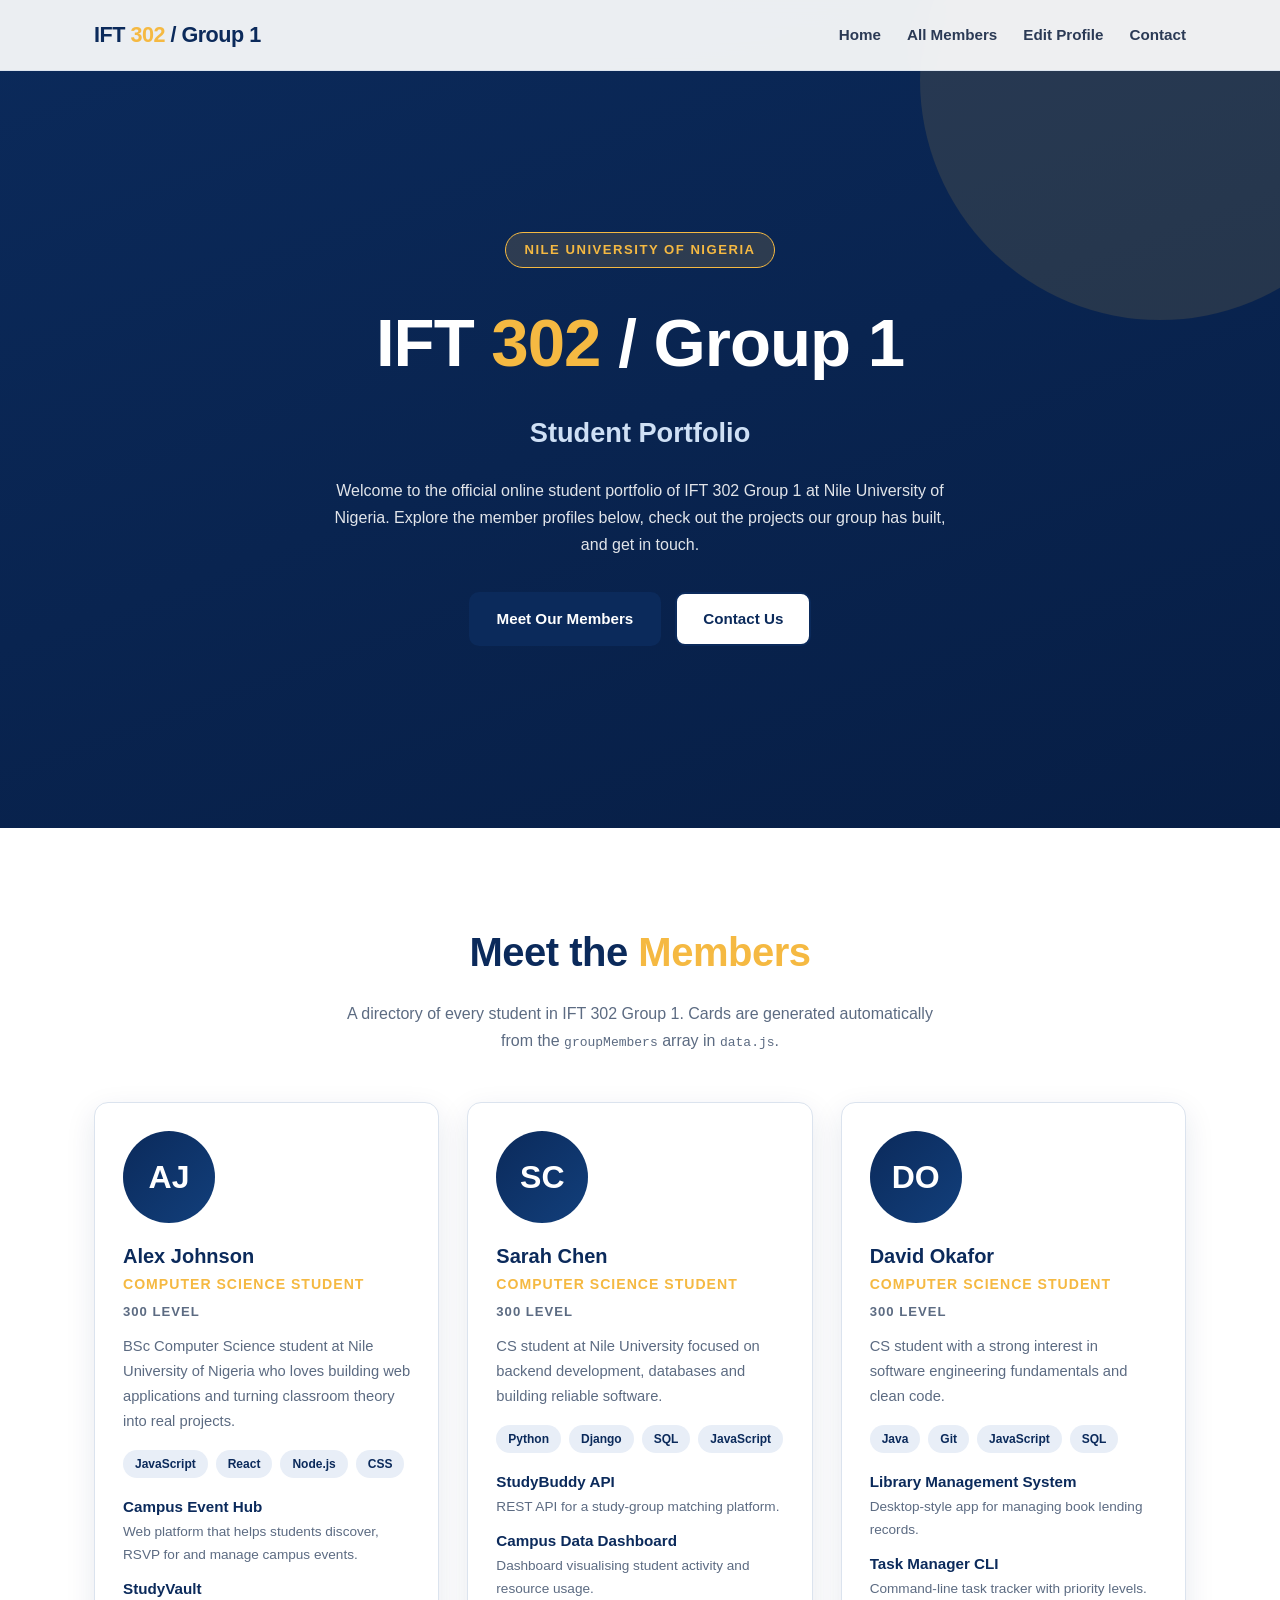
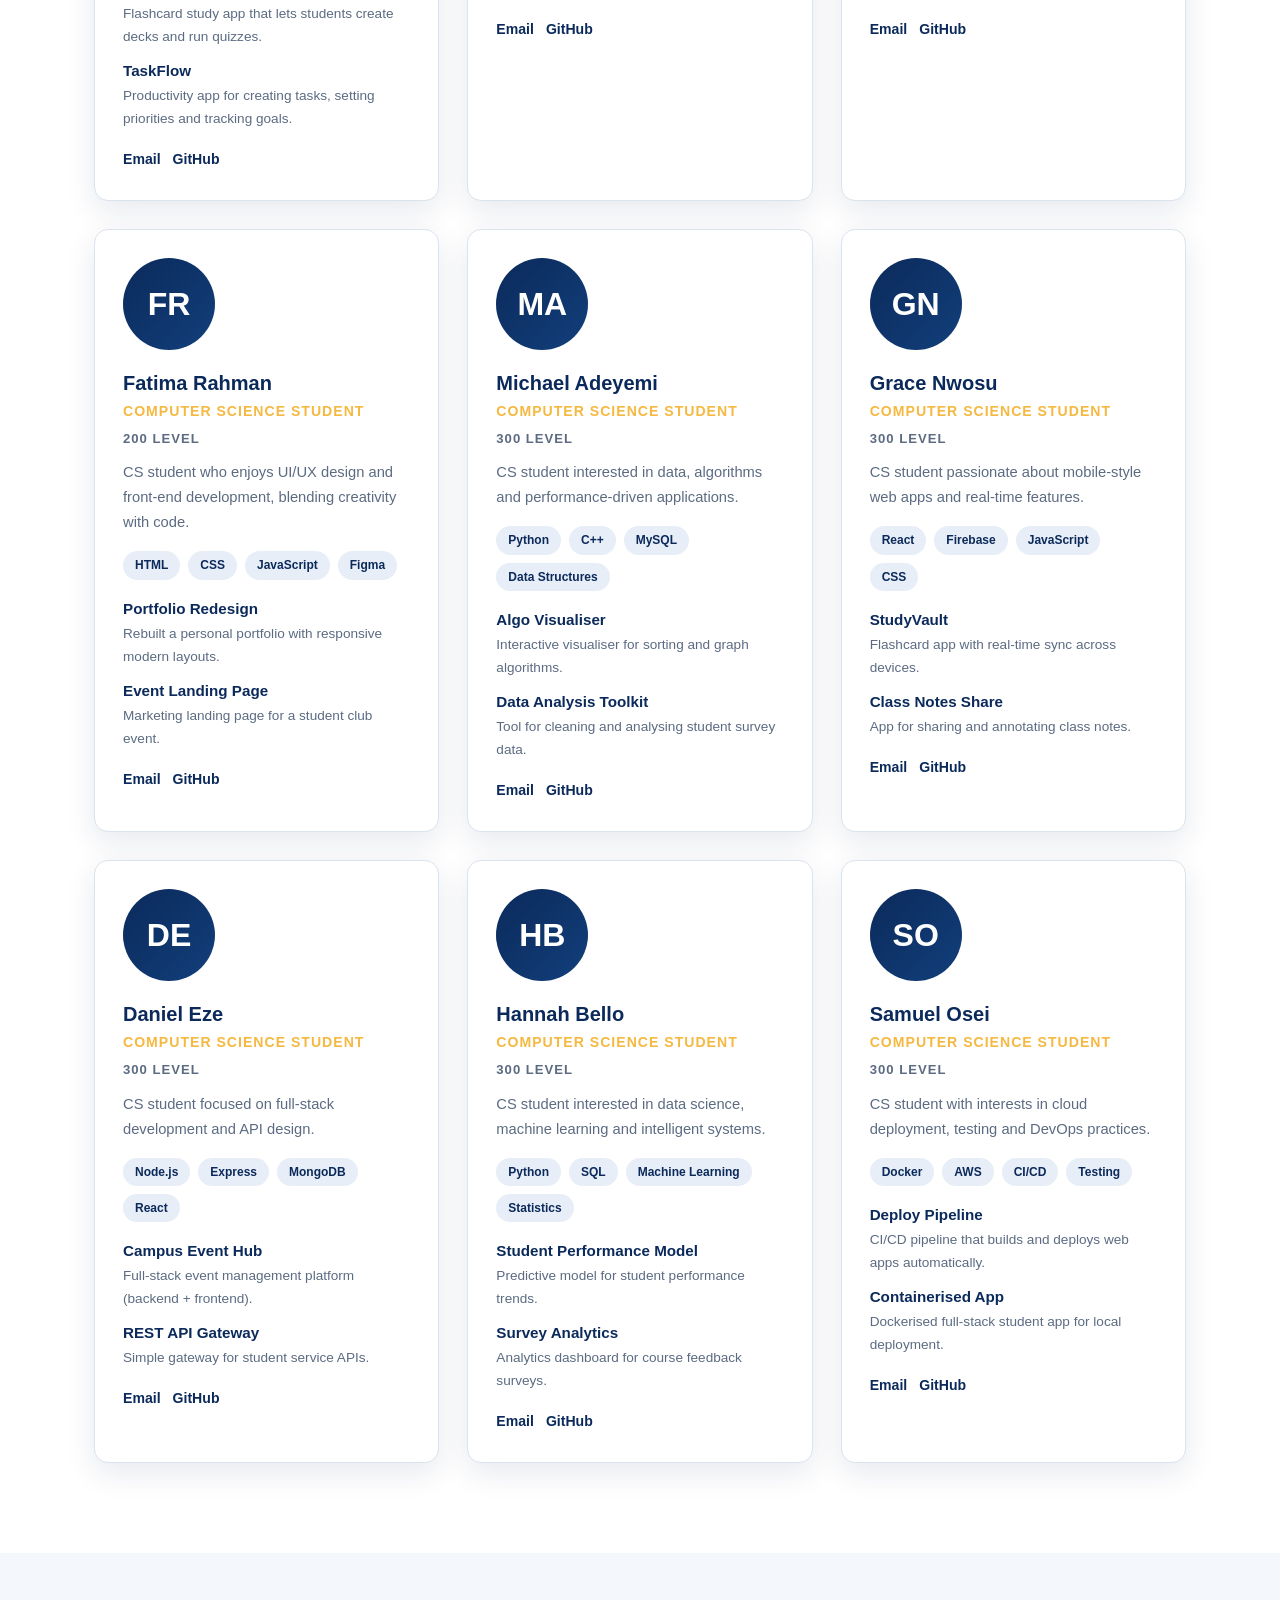
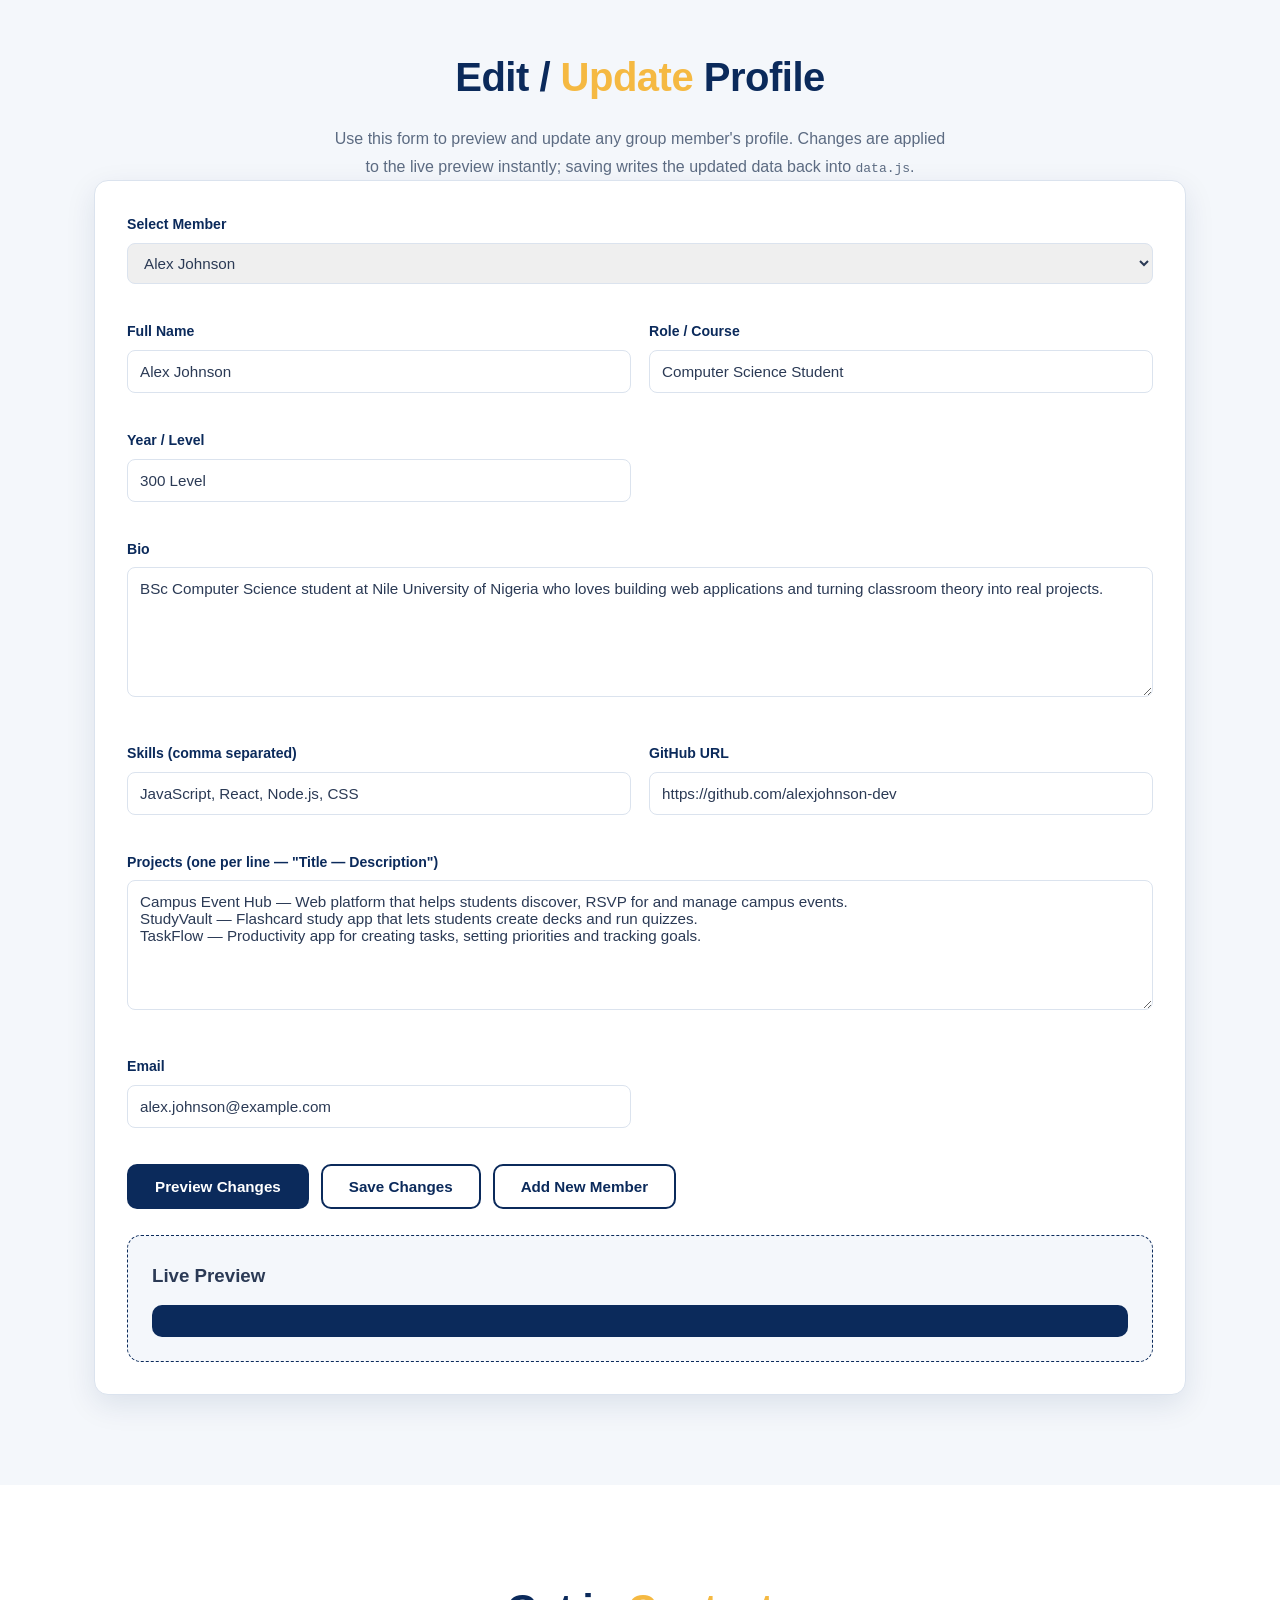
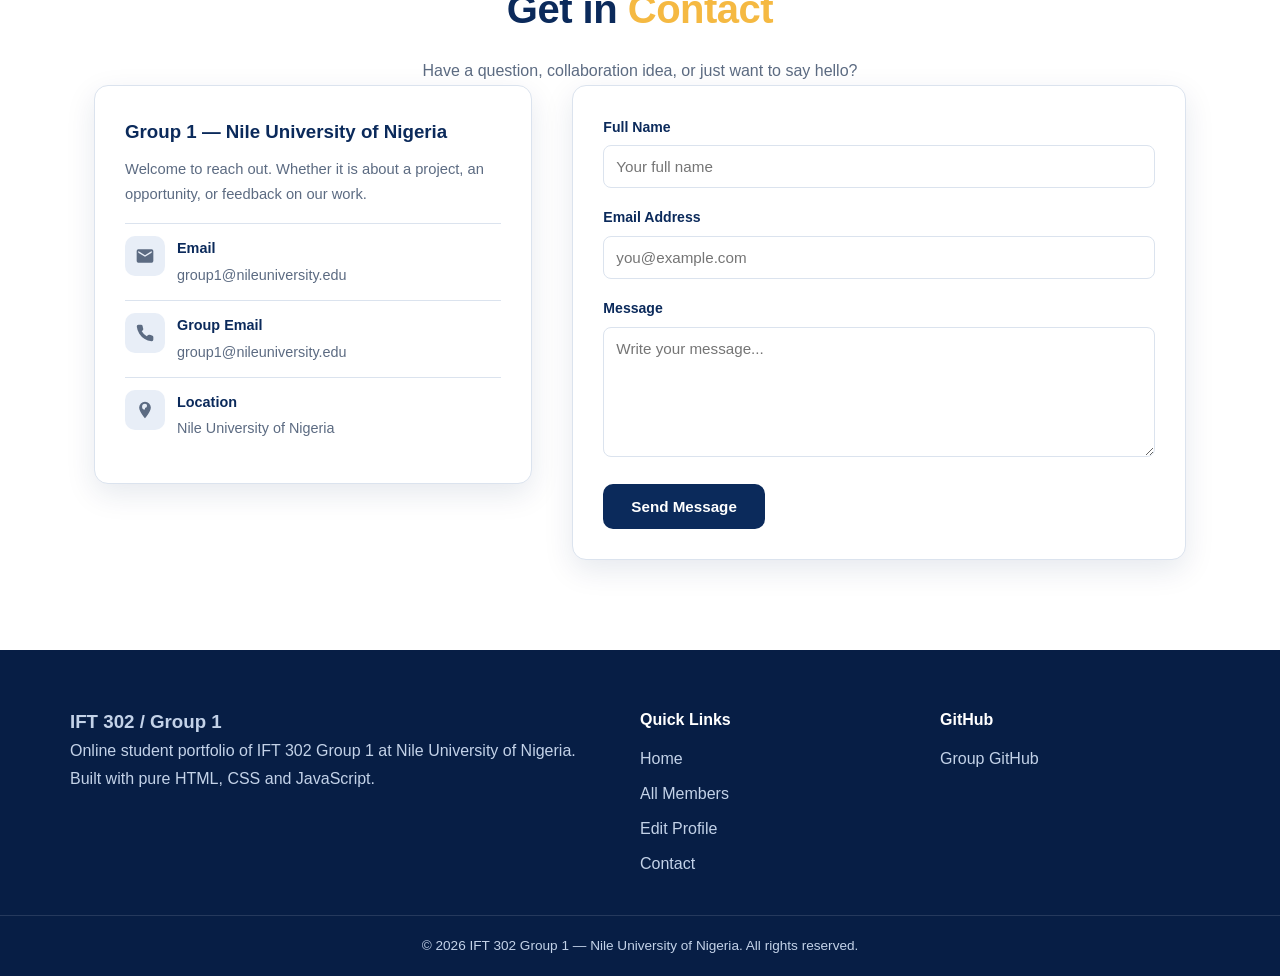
==== IFT 302 Project/index.html @ d5562282 "Add files via upload" ====
<!DOCTYPE html>
<html lang="en">
<head>
  <!-- ============================================================
       IFT 302 GROUP 1 — Student Portfolio
       Nile University of Nigeria
       ------------------------------------------------------------
       This is the SHARED group portfolio.

       STRUCTURE:
       - index.html  : the page layout (all sections)
       - data.js      : ALL student profiles live here (array of objects)
       - script.js    : renders profiles, handles edit form + contact form
       - styles.css   : all styling

       TO RUN: just open index.html in any browser. No server needed.
       ============================================================ -->
  <meta charset="UTF-8" />
  <meta name="viewport" content="width=device-width, initial-scale=1.0" />
  <meta name="description" content="IFT 302 Group 1 student portfolio — Nile University of Nigeria." />
  <title>IFT 302 Group 1 | Student Portfolio</title>
  <link rel="stylesheet" href="styles.css" />
</head>
<body>

  <!-- Skip link for keyboard users -->
  <a class="skip-link" href="#main">Skip to content</a>

  <!-- ==================== NAVIGATION ==================== -->
  <header class="site-header" id="siteHeader">
    <div class="container nav-container">
      <a href="#home" class="brand">IFT <span>302</span> / Group 1</a>

      <button class="menu-toggle" id="menuToggle" aria-label="Toggle navigation menu" aria-expanded="false" aria-controls="navMenu">
        <span></span>
        <span></span>
        <span></span>
      </button>

      <nav class="nav-menu" id="navMenu">
        <ul>
          <li><a href="#home">Home</a></li>
          <li><a href="#members">All Members</a></li>
          <li><a href="#edit">Edit Profile</a></li>
          <li><a href="#contact">Contact</a></li>
        </ul>
      </nav>
    </div>
  </header>

  <main id="main">

    <!-- ==================== HERO ==================== -->
    <section class="hero" id="home">
      <div class="container hero-content">
        <span class="hero-badge">Nile University of Nigeria</span>
        <h1>IFT <span>302</span> / Group 1</h1>
        <p class="hero-lead">Student Portfolio</p>
        <p class="hero-text">
          Welcome to the official online student portfolio of IFT 302 Group 1 at Nile
          University of Nigeria. Explore the member profiles below, check out the projects
          our group has built, and get in touch.
        </p>
        <div class="hero-actions">
          <a href="#members" class="btn btn-primary">Meet Our Members</a>
          <a href="#contact" class="btn btn-outline">Contact Us</a>
        </div>
      </div>
    </section>

    <!-- ==================== MEMBERS DIRECTORY ==================== -->
    <section class="section" id="members">
      <div class="container">
        <h2 class="section-title">Meet the <span>Members</span></h2>
        <p class="section-sub">
          A directory of every student in IFT 302 Group 1. Cards are generated automatically
          from the <code>groupMembers</code> array in <code>data.js</code>.
        </p>

        <!-- Cards are injected here dynamically by js/script.js -->
        <div class="members-grid" id="membersGrid"></div>
      </div>
    </section>

    <!-- ==================== EDIT / UPDATE SECTION ==================== -->
    <section class="section section-alt" id="edit">
      <div class="container">
        <h2 class="section-title">Edit / <span>Update</span> Profile</h2>
        <p class="section-sub">
          Use this form to preview and update any group member's profile. Changes are applied
          to the live preview instantly; saving writes the updated data back into <code>data.js</code>.
        </p>

        <div class="edit-panel">
          <div class="edit-grid">
            <div class="form-group full">
              <label for="memberSelect">Select Member</label>
              <select id="memberSelect">
                <!-- Options populated by js/script.js -->
              </select>
            </div>
            <div class="form-group">
              <label for="memberName">Full Name</label>
              <input type="text" id="memberName" placeholder="e.g. Alex Johnson" />
            </div>
            <div class="form-group">
              <label for="memberRole">Role / Course</label>
              <input type="text" id="memberRole" placeholder="e.g. Computer Science Student" />
            </div>
            <div class="form-group">
              <label for="memberYear">Year / Level</label>
              <input type="text" id="memberYear" placeholder="e.g. 300 Level" />
            </div>
            <div class="form-group full">
              <label for="memberBio">Bio</label>
              <textarea id="memberBio" placeholder="Short introduction..."></textarea>
            </div>
            <div class="form-group">
              <label for="memberSkills">Skills (comma separated)</label>
              <input type="text" id="memberSkills" placeholder="e.g. JavaScript, React, Node.js" />
            </div>
            <div class="form-group">
              <label for="memberGithub">GitHub URL</label>
              <input type="text" id="memberGithub" placeholder="https://github.com/username" />
            </div>
            <div class="form-group full">
              <label for="memberProjects">Projects (one per line — "Title — Description")</label>
              <textarea id="memberProjects" placeholder={"Project Title — Project Description\nAnother Project — Another Description"}></textarea>
            </div>
            <div class="form-group">
              <label for="memberEmail">Email</label>
              <input type="email" id="memberEmail" placeholder="name@example.com" />
            </div>
          </div>

          <div class="edit-actions">
            <button type="button" class="btn btn-primary" id="btnPreview">Preview Changes</button>
            <button type="button" class="btn btn-outline" id="btnSave">Save Changes</button>
            <button type="button" class="btn btn-outline" id="btnAddMember">Add New Member</button>
          </div>

          <!-- Live preview of the member card -->
          <div class="edit-preview" id="editPreview">
            <h3>Live Preview</h3>
            <div id="editPreviewCard"></div>
            <pre id="editSavedCode"><!-- Updated member JSON will appear here after "Save Changes" --></pre>
          </div>
        </div>
      </div>
    </section>

    <!-- ==================== CONTACT ==================== -->
    <section class="section" id="contact">
      <div class="container">
        <h2 class="section-title">Get in <span>Contact</span></h2>
        <p class="section-sub">Have a question, collaboration idea, or just want to say hello?</p>

        <div class="contact-grid">
          <div class="contact-info">
            <h3>Group 1 — Nile University of Nigeria</h3>
            <p>Welcome to reach out. Whether it is about a project, an opportunity, or feedback on our work.</p>
            <ul class="contact-details">
              <li>
                <span class="contact-icon">
                  <svg viewBox="0 0 24 24" width="20" height="20" fill="currentColor" aria-hidden="true"><path d="M20 4H4a2 2 0 0 0-2 2v12a2 2 0 0 0 2 2h16a2 2 0 0 0 2-2V6a2 2 0 0 0-2-2zm0 4-8 5-8-5V6l8 5 8-5v2z"/></svg>
                </span>
                <div><strong>Email</strong><a href="mailto:group1@nileuniversity.edu">group1@nileuniversity.edu</a></div>
              </li>
              <li>
                <span class="contact-icon">
                  <svg viewBox="0 0 24 24" width="20" height="20" fill="currentColor" aria-hidden="true"><path d="M22 16.92v3a2 2 0 0 1-2.18 2 19.79 19.79 0 0 1-8.63-3.07 19.5 19.5 0 0 1-6-6 19.79 19.79 0 0 1-3.07-8.67A2 2 0 0 1 4.11 2h3a2 2 0 0 1 2 1.72 12.84 12.84 0 0 0 .7 2.81 2 2 0 0 1-.45 2.11L8.09 9.91a16 16 0 0 0 6 6l1.27-1.27a2 2 0 0 1 2.11-.45 12.84 12.84 0 0 0 2.81.7A2 2 0 0 1 22 16.92z"/></svg>
                </span>
                <div><strong>Group Email</strong><a href="mailto:group1@nileuniversity.edu">group1@nileuniversity.edu</a></div>
              </li>
              <li>
                <span class="contact-icon">
                  <svg viewBox="0 0 24 24" width="20" height="20" fill="currentColor" aria-hidden="true"><path d="M12 2a7 7 0 0 0-7 7c0 5.25 7 13 7 13s7-7.75 7-13a7 7 0 0 0-7-7zm0 9.5A2.5 2.5 0 1 1 12 4.5a2.5 2.5 0 0 1 0 5z"/></svg>
                </span>
                <div><strong>Location</strong><span>Nile University of Nigeria</span></div>
              </li>
            </ul>
          </div>

          <!-- Contact form: validation + dynamic success message in js/script.js -->
          <form class="contact-form" id="contactForm" novalidate>
            <div class="form-group">
              <label for="cName">Full Name</label>
              <input type="text" id="cName" name="name" placeholder="Your full name" required />
              <span class="error-message" id="cNameError"></span>
            </div>
            <div class="form-group">
              <label for="cEmail">Email Address</label>
              <input type="email" id="cEmail" name="email" placeholder="you@example.com" required />
              <span class="error-message" id="cEmailError"></span>
            </div>
            <div class="form-group">
              <label for="cMessage">Message</label>
              <textarea id="cMessage" name="message" rows="6" placeholder="Write your message..." required></textarea>
              <span class="error-message" id="cMessageError"></span>
            </div>
            <button type="submit" class="btn btn-primary">Send Message</button>
          </form>
        </div>
      </div>
    </section>
  </main>

  <!-- ==================== FOOTER ==================== -->
  <footer class="site-footer">
    <div class="container footer-grid">
      <div>
        <h3>IFT 302 / Group 1</h3>
        <p>Online student portfolio of IFT 302 Group 1 at Nile University of Nigeria. Built with pure HTML, CSS and JavaScript.</p>
      </div>
      <div>
        <h4>Quick Links</h4>
        <ul>
          <li><a href="#home">Home</a></li>
          <li><a href="#members">All Members</a></li>
          <li><a href="#edit">Edit Profile</a></li>
          <li><a href="#contact">Contact</a></li>
        </ul>
      </div>
      <div>
        <h4>GitHub</h4>
        <ul>
          <li><a href="https://github.com/" target="_blank" rel="noopener">Group GitHub</a></li>
        </ul>
      </div>
    </div>
    <div class="footer-bottom">
      <div class="container">
        <p>&copy; <span id="year">2026</span> IFT 302 Group 1 — Nile University of Nigeria. All rights reserved.</p>
      </div>
    </div>
  </footer>

  <!-- data.js holds all member data; script.js renders + handles behaviour -->
  <script src="data.js"></script>
  <script src="script.js"></script>
</body>
</html>
---- IFT 302 Project/styles.css ----
/* ============================================================
   STYLES.CSS — IFT 302 Group 1 (Nile University of Nigeria)
   ------------------------------------------------------------
   DESIGN TOKENS
   - Primary: Nile University dark blue
   - Accent: complementary gold
   - Neutrals: white / soft blue-grey backgrounds
   ============================================================ */

:root {
  /* Nile University dark blue + white base */
  --nile-blue: #0b2a5b;          /* primary dark blue */
  --nile-blue-dark: #071e45;     /* darker shade for footer / hero bottom */
  --nile-blue-light: #123f7b;    /* lighter blue for hovers */

  /* Complementary accent (gold) */
  --accent: #f5b942;

  --white: #ffffff;
  --bg: #ffffff;
  --bg-alt: #f4f7fb;
  --text: #2b3a55;
  --text-light: #5c6b82;

  --border: #dbe3ee;
  --success: #1a9e5c;
  --success-bg: #e8f7ef;
  --error: #d64545;

  --radius: 14px;
  --shadow: 0 10px 30px rgba(11, 42, 91, 0.10);
  --shadow-lg: 0 20px 50px rgba(11, 42, 91, 0.16);
  --header-height: 70px;
}

/* ---------- Reset & base ---------- */
* { margin: 0; padding: 0; box-sizing: border-box; }

html { scroll-behavior: smooth; }

body {
  font-family: -apple-system, BlinkMacSystemFont, "Segoe UI", Roboto, "Helvetica Neue", Arial, sans-serif;
  color: var(--text);
  background: var(--bg);
  line-height: 1.7;
}

a { text-decoration: none; color: inherit; }
ul { list-style: none; }
button { font-family: inherit; }

section { scroll-margin-top: calc(var(--header-height) + 10px); }

.container { width: 100%; max-width: 1140px; margin: 0 auto; padding: 0 24px; }

/* ---------- Buttons ---------- */
.btn {
  display: inline-block;
  padding: 12px 26px;
  border-radius: 10px;
  font-weight: 600;
  font-size: 0.95rem;
  border: 2px solid transparent;
  cursor: pointer;
  text-align: center;
  transition: all 0.3s ease;
}
.btn:hover { transform: translateY(-2px); }

.btn-primary { background: var(--nile-blue); color: var(--white); }
.btn-primary:hover { background: var(--nile-blue-light); box-shadow: var(--shadow); }

.btn-outline { border-color: var(--nile-blue); color: var(--nile-blue); background: var(--white); }
.btn-outline:hover { background: var(--nile-blue); color: var(--white); }

.btn-small { padding: 8px 16px; font-size: 0.85rem; }

/* ---------- Skip link ---------- */
.skip-link {
  position: absolute;
  left: -9999px;
  top: 0;
  background: var(--nile-blue);
  color: var(--white);
  padding: 10px 16px;
  z-index: 2000;
}
.skip-link:focus { left: 0; }

/* ---------- Header / Navigation ---------- */
.site-header {
  position: fixed;
  top: 0; left: 0; right: 0;
  z-index: 1000;
  background: rgba(255, 255, 255, 0.92);
  backdrop-filter: blur(12px);
  -webkit-backdrop-filter: blur(12px);
  border-bottom: 1px solid var(--border);
}
.site-header.scrolled { box-shadow: var(--shadow); }

.nav-container { position: relative; display: flex; align-items: center; justify-content: space-between; height: var(--header-height); }

.brand { font-size: 1.35rem; font-weight: 800; color: var(--nile-blue); letter-spacing: -0.5px; }
.brand span { color: var(--accent); }

.menu-toggle {
  display: none;
  background: none;
  border: 2px solid var(--nile-blue);
  border-radius: 8px;
  cursor: pointer;
  padding: 8px 10px;
}
.menu-toggle span { display: block; width: 22px; height: 2px; background: var(--nile-blue); margin: 5px 0; border-radius: 2px; transition: 0.3s; }
.menu-toggle.open span:nth-child(1) { transform: translateY(7px) rotate(45deg); }
.menu-toggle.open span:nth-child(2) { opacity: 0; }
.menu-toggle.open span:nth-child(3) { transform: translateY(-7px) rotate(-45deg); }

.nav-menu ul { display: flex; gap: 26px; }
.nav-menu a { font-weight: 600; color: var(--text); font-size: 0.95rem; position: relative; padding: 6px 0; transition: 0.3s; }
.nav-menu a::after { content: ""; position: absolute; left: 0; bottom: 0; height: 2px; width: 0; background: var(--nile-blue); transition: 0.3s; }
.nav-menu a:hover, .nav-menu a.active { color: var(--nile-blue); }
.nav-menu a:hover::after, .nav-menu a.active::after { width: 100%; }

/* ---------- Hero ---------- */
.hero {
  min-height: 92vh;
  display: flex;
  align-items: center;
  justify-content: center;
  text-align: center;
  padding: calc(var(--header-height) + 60px) 0 80px;
  background: linear-gradient(160deg, var(--nile-blue) 0%, var(--nile-blue-dark) 100%);
  color: var(--white);
}
.hero::before { content: ""; position: absolute; width: 480px; height: 480px; border-radius: 50%; background: rgba(245, 185, 66, 0.12); top: -160px; right: -120px; }
.hero-content { position: relative; z-index: 1; max-width: 820px; }
.hero-badge { display: inline-block; padding: 6px 18px; border-radius: 999px; background: rgba(245, 185, 66, 0.15); border: 1px solid var(--accent); color: var(--accent); font-weight: 700; font-size: 0.82rem; letter-spacing: 1.5px; text-transform: uppercase; }
.hero h1 { font-size: clamp(2.6rem, 7vw, 4.2rem); font-weight: 800; margin-top: 18px; letter-spacing: -1px; }
.hero h1 span { color: var(--accent); }
.hero-lead { font-size: clamp(1.2rem, 3vw, 1.7rem); color: #cfe0f5; font-weight: 600; margin-top: 10px; }
.hero-text { margin: 20px auto 0; max-width: 640px; color: rgba(255, 255, 255, 0.88); }
.hero-actions { display: flex; gap: 14px; justify-content: center; margin-top: 34px; flex-wrap: wrap; }

/* ---------- Sections ---------- */
.section { padding: 90px 0; }
.section-alt { background: var(--bg-alt); }
.section-title { font-size: clamp(1.9rem, 4vw, 2.5rem); font-weight: 800; color: var(--nile-blue); text-align: center; letter-spacing: -0.5px; }
.section-title span { color: var(--accent); }
.section-sub { text-align: center; max-width: 620px; margin: 14px auto 0; color: var(--text-light); }

/* ---------- Members grid & cards ---------- */
.members-grid { margin-top: 48px; display: grid; grid-template-columns: repeat(3, 1fr); gap: 28px; }

.member-card {
  background: var(--white);
  border: 1px solid var(--border);
  border-radius: var(--radius);
  padding: 28px;
  box-shadow: var(--shadow);
  display: flex;
  flex-direction: column;
  transition: all 0.3s ease;
}
.member-card:hover { transform: translateY(-6px); box-shadow: var(--shadow-lg); }

.member-photo { width: 92px; height: 92px; border-radius: 50%; background: linear-gradient(135deg, var(--nile-blue), var(--nile-blue-light)); display: flex; align-items: center; justify-content: center; }
.member-photo span { font-size: 2rem; font-weight: 800; color: var(--white); }
.member-body h3 { font-size: 1.25rem; color: var(--nile-blue); margin-top: 16px; }
.member-role { color: var(--accent); font-weight: 700; font-size: 0.88rem; text-transform: uppercase; letter-spacing: 1px; }
.member-year { color: var(--text-light); font-size: 0.82rem; font-weight: 700; text-transform: uppercase; letter-spacing: 1px; margin-top: 4px; }
.member-bio { margin-top: 10px; font-size: 0.92rem; color: var(--text-light); flex: 1; }

.member-skills { display: flex; flex-wrap: wrap; gap: 8px; margin-top: 16px; }
.tech-tag { background: #e8eef7; color: var(--nile-blue); font-size: 0.75rem; font-weight: 700; padding: 4px 12px; border-radius: 999px; }

.member-projects { margin-top: 16px; display: grid; gap: 10px; }
.member-project h4 { font-size: 0.95rem; color: var(--nile-blue); }
.member-project p { font-size: 0.85rem; color: var(--text-light); }
.member-contact { display: flex; gap: 12px; margin-top: 18px; }
.member-contact a { font-weight: 700; font-size: 0.88rem; color: var(--nile-blue); }
.member-contact a:hover { color: var(--nile-blue-light); text-decoration: underline; }

/* ---------- Edit section ---------- */
.edit-panel { background: var(--white); border: 1px solid var(--border); border-radius: var(--radius); padding: 32px; box-shadow: var(--shadow); }
.edit-grid { display: grid; grid-template-columns: 1fr 1fr; gap: 18px; }
.edit-grid .full { grid-column: 1 / -1; }
.edit-panel label { display: block; font-weight: 700; font-size: 0.88rem; color: var(--nile-blue); margin-bottom: 6px; }
.edit-panel input, .edit-panel select, .edit-panel textarea {
  width: 100%;
  padding: 10px 12px;
  border: 1px solid var(--border);
  border-radius: 8px;
  font-family: inherit;
  font-size: 0.95rem;
  color: var(--text);
}
.edit-panel input:focus, .edit-panel select:focus, .edit-panel textarea:focus { outline: none; border-color: var(--nile-blue); box-shadow: 0 0 0 3px rgba(11, 42, 91, 0.12); }
.edit-panel textarea { min-height: 90px; resize: vertical; }
.edit-actions { display: flex; gap: 12px; margin-top: 18px; flex-wrap: wrap; }

.edit-preview { margin-top: 26px; background: var(--bg-alt); border: 1px dashed var(--nile-blue); border-radius: var(--radius); padding: 24px; }
.edit-preview pre { background: var(--nile-blue); color: #dce8f5; padding: 16px; border-radius: 10px; overflow-x: auto; font-size: 0.8rem; margin-top: 14px; }

/* ---------- Contact ---------- */
.contact-grid { display: grid; grid-template-columns: 1fr 1.4fr; gap: 40px; align-items: start; }
.contact-info { background: var(--white); border: 1px solid var(--border); border-radius: var(--radius); padding: 30px; box-shadow: var(--shadow); }
.contact-info h3 { color: var(--nile-blue); margin-bottom: 10px; }
.contact-info p { color: var(--text-light); font-size: 0.92rem; margin-bottom: 16px; }
.contact-details li { display: flex; gap: 12px; align-items: flex-start; padding: 12px 0; border-top: 1px solid var(--border); }
.contact-icon { width: 40px; height: 40px; flex-shrink: 0; border-radius: 10px; background: #e8eef7; color: var(--nile-blue); display: flex; align-items: center; justify-content: center; }
.contact-details strong { display: block; color: var(--nile-blue); font-size: 0.9rem; }
.contact-details a, .contact-details span { color: var(--text-light); font-size: 0.9rem; }

.contact-form { background: var(--white); border: 1px solid var(--border); border-radius: var(--radius); padding: 30px; box-shadow: var(--shadow); }
.form-group { margin-bottom: 18px; }
.form-group label { display: block; font-weight: 700; font-size: 0.88rem; color: var(--nile-blue); margin-bottom: 6px; }
.form-group input, .form-group textarea { width: 100%; padding: 12px; border: 1px solid var(--border); border-radius: 8px; font-family: inherit; font-size: 0.95rem; color: var(--text); }
.form-group input:focus, .form-group textarea:focus { outline: none; border-color: var(--nile-blue); box-shadow: 0 0 0 3px rgba(11, 42, 91, 0.12); }
.form-group textarea { min-height: 130px; resize: vertical; }
.error-message { display: none; color: var(--error); font-size: 0.8rem; margin-top: 6px; }
.error-message.show { display: block; }
.form-success { display: none; margin-top: 16px; padding: 14px 18px; background: var(--success-bg); border: 1px solid #b7e4cd; color: var(--success); border-radius: 8px; font-weight: 700; }
.form-success.show { display: block; }

/* ---------- Footer ---------- */
.site-footer { background: var(--nile-blue-dark); color: #c3d2e8; }
.footer-grid { display: grid; grid-template-columns: 2fr 1fr 1fr; gap: 30px; padding: 56px 0 30px; }
.site-footer h4 { color: var(--white); margin-bottom: 12px; }
.site-footer ul li { margin-bottom: 8px; }
.site-footer a { color: #c3d2e8; }
.site-footer a:hover { color: var(--white); }
.footer-bottom { border-top: 1px solid rgba(255, 255, 255, 0.12); padding: 18px 0; text-align: center; font-size: 0.85rem; }

/* ---------- Responsive ---------- */
@media (max-width: 1024px) { .members-grid { grid-template-columns: repeat(2, 1fr); } }
@media (max-width: 768px) {
  .menu-toggle { display: inline-block; }
  .nav-menu { position: absolute; top: var(--header-height); left: 0; right: 0; background: var(--white); border-bottom: 1px solid var(--border); box-shadow: var(--shadow); transform: translateY(-150%); transition: 0.3s; }
  .nav-menu.open { transform: translateY(0); }
  .nav-menu ul { flex-direction: column; padding: 12px 0; gap: 0; }
  .nav-menu a { display: block; padding: 12px 24px; border-top: 1px solid var(--border); }
  .nav-menu a::after { display: none; }
  .hero { min-height: auto; padding: calc(var(--header-height) + 40px) 0 60px; }
  .members-grid { grid-template-columns: 1fr; }
  .edit-grid { grid-template-columns: 1fr; }
  .contact-grid { grid-template-columns: 1fr; }
}
@media (max-width: 480px) { .hero-actions .btn { width: 100%; } }

/* ---------- Reduced motion ---------- */
@media (prefers-reduced-motion: reduce) {
  html { scroll-behavior: auto; }
  .btn, .member-card, .nav-menu a::after { transition: none; }
}
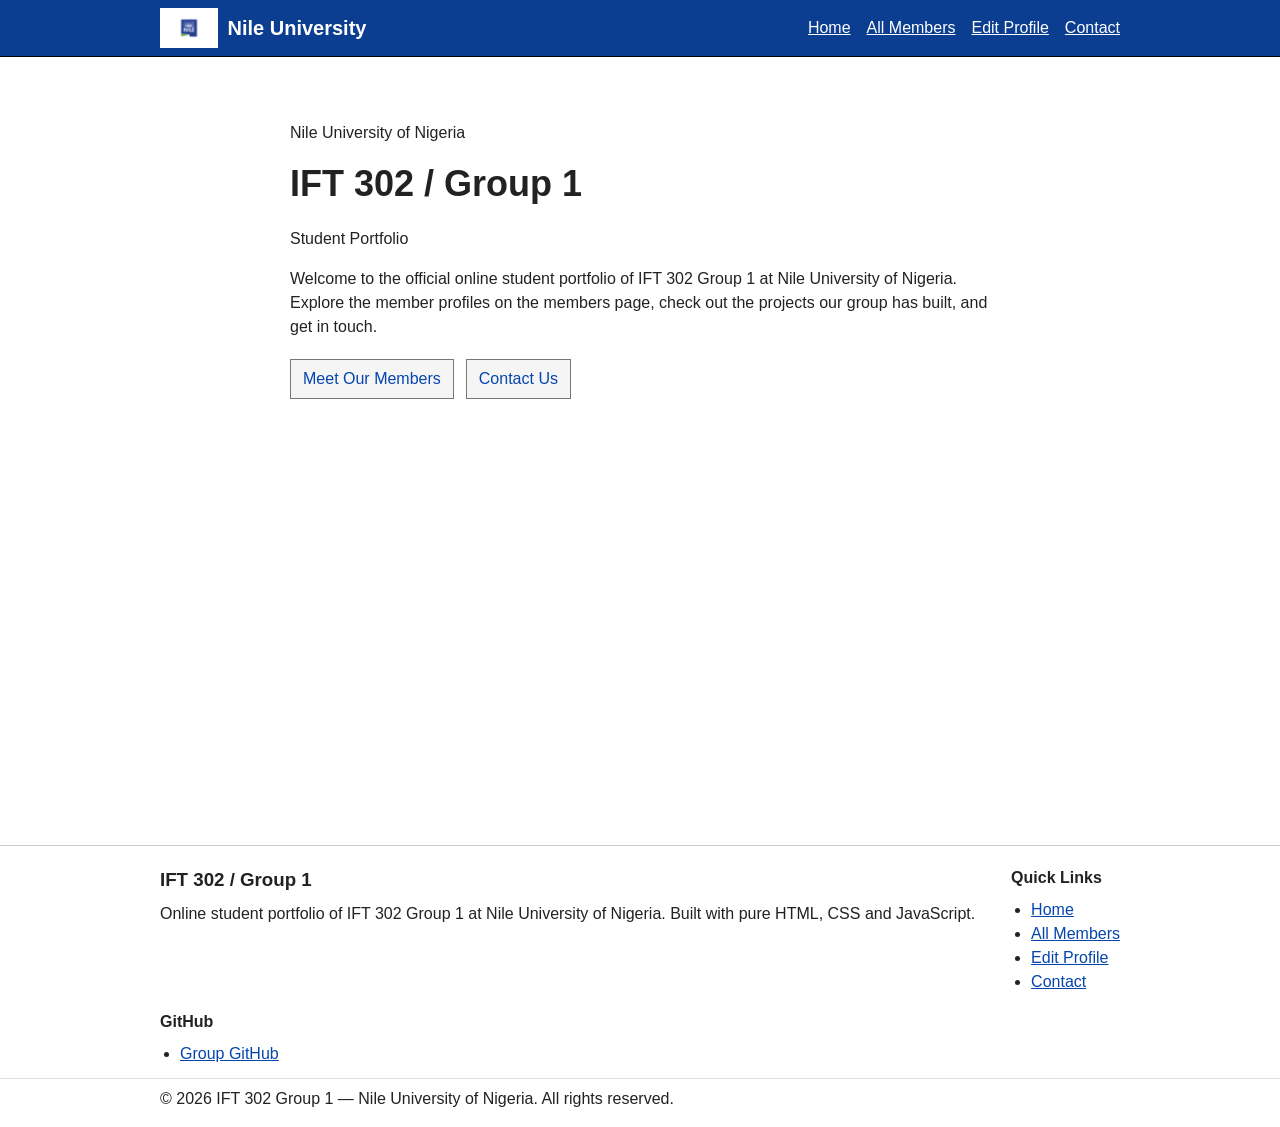
==== commit f4ba720f: "Add files via upload" ====
--- a/IFT 302 Project/index.html
+++ b/IFT 302 Project/index.html
@@ -1,56 +1,47 @@
 <!DOCTYPE html>
 <html lang="en">
 <head>
-  <!-- ============================================================
-       IFT 302 GROUP 1 — Student Portfolio
+  <!--
+       IFT 302 GROUP 1 — Home Page
        Nile University of Nigeria
-       ------------------------------------------------------------
-       This is the SHARED group portfolio.
-
-       STRUCTURE:
-       - index.html  : the page layout (all sections)
-       - data.js      : ALL student profiles live here (array of objects)
-       - script.js    : renders profiles, handles edit form + contact form
-       - styles.css   : all styling
-
-       TO RUN: just open index.html in any browser. No server needed.
-       ============================================================ -->
+       
+       This is the HOME page of the shared student portfolio.
+       Other pages live alongside it:
+         - members.html   : member directory
+         - edit.html      : edit / update profile
+         - contact.html   : contact form
+       Shared assets: styles.css, script.js, data.js
+      -->
   <meta charset="UTF-8" />
   <meta name="viewport" content="width=device-width, initial-scale=1.0" />
   <meta name="description" content="IFT 302 Group 1 student portfolio — Nile University of Nigeria." />
-  <title>IFT 302 Group 1 | Student Portfolio</title>
+  <title>IFT 302 Group 1 | Home</title>
   <link rel="stylesheet" href="styles.css" />
 </head>
 <body>
 
-  <!-- Skip link for keyboard users -->
   <a class="skip-link" href="#main">Skip to content</a>
 
-  <!-- ==================== NAVIGATION ==================== -->
+  <!-- NAVIGATION -->
   <header class="site-header" id="siteHeader">
     <div class="container nav-container">
-      <a href="#home" class="brand">IFT <span>302</span> / Group 1</a>
-
-      <button class="menu-toggle" id="menuToggle" aria-label="Toggle navigation menu" aria-expanded="false" aria-controls="navMenu">
-        <span></span>
-        <span></span>
-        <span></span>
-      </button>
-
+      <a href="index.html" class="brand">
+        <img src="nile-logo.png" alt="Nile University logo" class="logo" />
+        <span class="brand-name">Nile University</span>
+      </a>
       <nav class="nav-menu" id="navMenu">
         <ul>
-          <li><a href="#home">Home</a></li>
-          <li><a href="#members">All Members</a></li>
-          <li><a href="#edit">Edit Profile</a></li>
-          <li><a href="#contact">Contact</a></li>
+          <li><a href="index.html" aria-current="page">Home</a></li>
+          <li><a href="members.html">All Members</a></li>
+          <li><a href="edit.html">Edit Profile</a></li>
+          <li><a href="contact.html">Contact</a></li>
         </ul>
       </nav>
     </div>
   </header>
 
   <main id="main">
-
-    <!-- ==================== HERO ==================== -->
+    <!-- HERO -->
     <section class="hero" id="home">
       <div class="container hero-content">
         <span class="hero-badge">Nile University of Nigeria</span>
@@ -58,154 +49,18 @@
         <p class="hero-lead">Student Portfolio</p>
         <p class="hero-text">
           Welcome to the official online student portfolio of IFT 302 Group 1 at Nile
-          University of Nigeria. Explore the member profiles below, check out the projects
+          University of Nigeria. Explore the member profiles on the members page, check out the projects
           our group has built, and get in touch.
         </p>
         <div class="hero-actions">
-          <a href="#members" class="btn btn-primary">Meet Our Members</a>
-          <a href="#contact" class="btn btn-outline">Contact Us</a>
-        </div>
-      </div>
-    </section>
-
-    <!-- ==================== MEMBERS DIRECTORY ==================== -->
-    <section class="section" id="members">
-      <div class="container">
-        <h2 class="section-title">Meet the <span>Members</span></h2>
-        <p class="section-sub">
-          A directory of every student in IFT 302 Group 1. Cards are generated automatically
-          from the <code>groupMembers</code> array in <code>data.js</code>.
-        </p>
-
-        <!-- Cards are injected here dynamically by js/script.js -->
-        <div class="members-grid" id="membersGrid"></div>
-      </div>
-    </section>
-
-    <!-- ==================== EDIT / UPDATE SECTION ==================== -->
-    <section class="section section-alt" id="edit">
-      <div class="container">
-        <h2 class="section-title">Edit / <span>Update</span> Profile</h2>
-        <p class="section-sub">
-          Use this form to preview and update any group member's profile. Changes are applied
-          to the live preview instantly; saving writes the updated data back into <code>data.js</code>.
-        </p>
-
-        <div class="edit-panel">
-          <div class="edit-grid">
-            <div class="form-group full">
-              <label for="memberSelect">Select Member</label>
-              <select id="memberSelect">
-                <!-- Options populated by js/script.js -->
-              </select>
-            </div>
-            <div class="form-group">
-              <label for="memberName">Full Name</label>
-              <input type="text" id="memberName" placeholder="e.g. Alex Johnson" />
-            </div>
-            <div class="form-group">
-              <label for="memberRole">Role / Course</label>
-              <input type="text" id="memberRole" placeholder="e.g. Computer Science Student" />
-            </div>
-            <div class="form-group">
-              <label for="memberYear">Year / Level</label>
-              <input type="text" id="memberYear" placeholder="e.g. 300 Level" />
-            </div>
-            <div class="form-group full">
-              <label for="memberBio">Bio</label>
-              <textarea id="memberBio" placeholder="Short introduction..."></textarea>
-            </div>
-            <div class="form-group">
-              <label for="memberSkills">Skills (comma separated)</label>
-              <input type="text" id="memberSkills" placeholder="e.g. JavaScript, React, Node.js" />
-            </div>
-            <div class="form-group">
-              <label for="memberGithub">GitHub URL</label>
-              <input type="text" id="memberGithub" placeholder="https://github.com/username" />
-            </div>
-            <div class="form-group full">
-              <label for="memberProjects">Projects (one per line — "Title — Description")</label>
-              <textarea id="memberProjects" placeholder={"Project Title — Project Description\nAnother Project — Another Description"}></textarea>
-            </div>
-            <div class="form-group">
-              <label for="memberEmail">Email</label>
-              <input type="email" id="memberEmail" placeholder="name@example.com" />
-            </div>
-          </div>
-
-          <div class="edit-actions">
-            <button type="button" class="btn btn-primary" id="btnPreview">Preview Changes</button>
-            <button type="button" class="btn btn-outline" id="btnSave">Save Changes</button>
-            <button type="button" class="btn btn-outline" id="btnAddMember">Add New Member</button>
-          </div>
-
-          <!-- Live preview of the member card -->
-          <div class="edit-preview" id="editPreview">
-            <h3>Live Preview</h3>
-            <div id="editPreviewCard"></div>
-            <pre id="editSavedCode"><!-- Updated member JSON will appear here after "Save Changes" --></pre>
-          </div>
-        </div>
-      </div>
-    </section>
-
-    <!-- ==================== CONTACT ==================== -->
-    <section class="section" id="contact">
-      <div class="container">
-        <h2 class="section-title">Get in <span>Contact</span></h2>
-        <p class="section-sub">Have a question, collaboration idea, or just want to say hello?</p>
-
-        <div class="contact-grid">
-          <div class="contact-info">
-            <h3>Group 1 — Nile University of Nigeria</h3>
-            <p>Welcome to reach out. Whether it is about a project, an opportunity, or feedback on our work.</p>
-            <ul class="contact-details">
-              <li>
-                <span class="contact-icon">
-                  <svg viewBox="0 0 24 24" width="20" height="20" fill="currentColor" aria-hidden="true"><path d="M20 4H4a2 2 0 0 0-2 2v12a2 2 0 0 0 2 2h16a2 2 0 0 0 2-2V6a2 2 0 0 0-2-2zm0 4-8 5-8-5V6l8 5 8-5v2z"/></svg>
-                </span>
-                <div><strong>Email</strong><a href="mailto:group1@nileuniversity.edu">group1@nileuniversity.edu</a></div>
-              </li>
-              <li>
-                <span class="contact-icon">
-                  <svg viewBox="0 0 24 24" width="20" height="20" fill="currentColor" aria-hidden="true"><path d="M22 16.92v3a2 2 0 0 1-2.18 2 19.79 19.79 0 0 1-8.63-3.07 19.5 19.5 0 0 1-6-6 19.79 19.79 0 0 1-3.07-8.67A2 2 0 0 1 4.11 2h3a2 2 0 0 1 2 1.72 12.84 12.84 0 0 0 .7 2.81 2 2 0 0 1-.45 2.11L8.09 9.91a16 16 0 0 0 6 6l1.27-1.27a2 2 0 0 1 2.11-.45 12.84 12.84 0 0 0 2.81.7A2 2 0 0 1 22 16.92z"/></svg>
-                </span>
-                <div><strong>Group Email</strong><a href="mailto:group1@nileuniversity.edu">group1@nileuniversity.edu</a></div>
-              </li>
-              <li>
-                <span class="contact-icon">
-                  <svg viewBox="0 0 24 24" width="20" height="20" fill="currentColor" aria-hidden="true"><path d="M12 2a7 7 0 0 0-7 7c0 5.25 7 13 7 13s7-7.75 7-13a7 7 0 0 0-7-7zm0 9.5A2.5 2.5 0 1 1 12 4.5a2.5 2.5 0 0 1 0 5z"/></svg>
-                </span>
-                <div><strong>Location</strong><span>Nile University of Nigeria</span></div>
-              </li>
-            </ul>
-          </div>
-
-          <!-- Contact form: validation + dynamic success message in js/script.js -->
-          <form class="contact-form" id="contactForm" novalidate>
-            <div class="form-group">
-              <label for="cName">Full Name</label>
-              <input type="text" id="cName" name="name" placeholder="Your full name" required />
-              <span class="error-message" id="cNameError"></span>
-            </div>
-            <div class="form-group">
-              <label for="cEmail">Email Address</label>
-              <input type="email" id="cEmail" name="email" placeholder="you@example.com" required />
-              <span class="error-message" id="cEmailError"></span>
-            </div>
-            <div class="form-group">
-              <label for="cMessage">Message</label>
-              <textarea id="cMessage" name="message" rows="6" placeholder="Write your message..." required></textarea>
-              <span class="error-message" id="cMessageError"></span>
-            </div>
-            <button type="submit" class="btn btn-primary">Send Message</button>
-          </form>
+          <a href="members.html" class="btn btn-primary">Meet Our Members</a>
+          <a href="contact.html" class="btn btn-outline">Contact Us</a>
         </div>
       </div>
     </section>
   </main>
 
-  <!-- ==================== FOOTER ==================== -->
+  <!-- FOOTER -->
   <footer class="site-footer">
     <div class="container footer-grid">
       <div>
@@ -215,16 +70,16 @@
       <div>
         <h4>Quick Links</h4>
         <ul>
-          <li><a href="#home">Home</a></li>
-          <li><a href="#members">All Members</a></li>
-          <li><a href="#edit">Edit Profile</a></li>
-          <li><a href="#contact">Contact</a></li>
+          <li><a href="index.html">Home</a></li>
+          <li><a href="members.html">All Members</a></li>
+          <li><a href="edit.html">Edit Profile</a></li>
+          <li><a href="contact.html">Contact</a></li>
         </ul>
       </div>
       <div>
         <h4>GitHub</h4>
         <ul>
-          <li><a href="https://github.com/" target="_blank" rel="noopener">Group GitHub</a></li>
+          <li><a href="https://github.com/Blanco-008/IFT-302-Project" target="_blank" rel="noopener">Group GitHub</a></li>
         </ul>
       </div>
     </div>
@@ -235,7 +90,6 @@
     </div>
   </footer>
 
-  <!-- data.js holds all member data; script.js renders + handles behaviour -->
   <script src="data.js"></script>
   <script src="script.js"></script>
 </body>
--- a/IFT 302 Project/styles.css
+++ b/IFT 302 Project/styles.css
@@ -1,256 +1,310 @@
-/* ============================================================
-   STYLES.CSS — IFT 302 Group 1 (Nile University of Nigeria)
-   ------------------------------------------------------------
-   DESIGN TOKENS
-   - Primary: Nile University dark blue
-   - Accent: complementary gold
-   - Neutrals: white / soft blue-grey backgrounds
-   ============================================================ */
-
-:root {
-  /* Nile University dark blue + white base */
-  --nile-blue: #0b2a5b;          /* primary dark blue */
-  --nile-blue-dark: #071e45;     /* darker shade for footer / hero bottom */
-  --nile-blue-light: #123f7b;    /* lighter blue for hovers */
-
-  /* Complementary accent (gold) */
-  --accent: #f5b942;
-
-  --white: #ffffff;
-  --bg: #ffffff;
-  --bg-alt: #f4f7fb;
-  --text: #2b3a55;
-  --text-light: #5c6b82;
-
-  --border: #dbe3ee;
-  --success: #1a9e5c;
-  --success-bg: #e8f7ef;
-  --error: #d64545;
-
-  --radius: 14px;
-  --shadow: 0 10px 30px rgba(11, 42, 91, 0.10);
-  --shadow-lg: 0 20px 50px rgba(11, 42, 91, 0.16);
-  --header-height: 70px;
-}
-
-/* ---------- Reset & base ---------- */
-* { margin: 0; padding: 0; box-sizing: border-box; }
-
-html { scroll-behavior: smooth; }
+* {
+  box-sizing: border-box;
+}
 
 body {
-  font-family: -apple-system, BlinkMacSystemFont, "Segoe UI", Roboto, "Helvetica Neue", Arial, sans-serif;
-  color: var(--text);
-  background: var(--bg);
-  line-height: 1.7;
-}
-
-a { text-decoration: none; color: inherit; }
-ul { list-style: none; }
-button { font-family: inherit; }
-
-section { scroll-margin-top: calc(var(--header-height) + 10px); }
-
-.container { width: 100%; max-width: 1140px; margin: 0 auto; padding: 0 24px; }
-
-/* ---------- Buttons ---------- */
+  margin: 0;
+  background: #ffffff;
+  color: #222;
+  font: 16px/1.5 Arial, Helvetica, sans-serif;
+}
+
+a {
+  color: #0645ad;
+}
+
+.skip-link {
+  position: absolute;
+  left: -10000px;
+  top: 0;
+  padding: 8px;
+  background: #fff;
+}
+
+.skip-link:focus {
+  left: 0;
+  z-index: 1;
+}
+
+.container {
+  width: min(100% - 32px, 960px);
+  margin: 0 auto;
+}
+
+.site-header {
+  background: #0b3d91;
+  border-bottom: 1px solid #090000ef;
+}
+
+.nav-container {
+  display: flex;
+  align-items: center;
+  justify-content: space-between;
+  gap: 20px;
+  min-height: 56px;
+}
+
+.brand {
+  display: flex;
+  align-items: center;
+  gap: 10px;
+  color: #ffffff;
+  font-weight: bold;
+  text-decoration: none;
+}
+
+.brand-name {
+  font-size: 1.25rem;
+  font-weight: 700;
+}
+
+.logo{
+  height: 40px;
+  width: auto;
+  border: 2px solid #ffffff;
+}
+
+.nav-menu ul {
+  display: flex;
+  flex-wrap: wrap;
+  gap: 16px;
+  margin: 0;
+  padding: 0;
+  list-style: none;
+}
+
+.nav-menu a {
+  color: #ffffff;
+}
+
+.nav-menu a[aria-current="page"] {
+  font-weight: normal;
+}
+
+main {
+  min-height: calc(100vh - 112px);
+}
+
+.section {
+  padding: 32px 0 48px;
+}
+
+.section-title {
+  margin: 0;
+  color: #222;
+  font-size: 2rem;
+}
+
+.section-sub {
+  margin: 8px 0 24px;
+}
+
+.hero {
+  padding: 64px 0;
+}
+
+.hero-content {
+  max-width: 700px;
+}
+
+.hero-badge {
+  display: block;
+}
+
+.hero h1 {
+  margin: 12px 0 0;
+  font-size: 2.25rem;
+}
+
+
+.hero-actions,
+.edit-actions {
+  display: flex;
+  flex-wrap: wrap;
+  gap: 12px;
+  margin-top: 20px;
+}
+
 .btn {
   display: inline-block;
-  padding: 12px 26px;
-  border-radius: 10px;
-  font-weight: 600;
-  font-size: 0.95rem;
-  border: 2px solid transparent;
+  padding: 7px 12px;
+  border: 1px solid #777;
+  background: #f5f5f5;
+  color: #0645ad;
+  text-decoration: none;
+}
+
+.members-grid {
+  display: grid;
+  grid-template-columns: repeat(auto-fit, minmax(260px, 1fr));
+  gap: 16px;
+  margin-top: 24px;
+}
+
+.member-card {
+  padding: 16px;
+  border: 1px solid #ccc;
+}
+
+.member-card h3 {
+  margin: 0 0 4px;
+}
+
+.member-card h4 {
+  margin: 12px 0 4px;
+}
+
+.member-meta {
+  color: #555;
+}
+
+.edit-panel,
+.contact-info,
+.contact-form {
+  padding: 16px;
+  border: 1px solid #ccc;
+}
+
+.edit-grid {
+  display: grid;
+  grid-template-columns: 1fr 1fr;
+  gap: 16px;
+}
+
+.edit-grid .full {
+  grid-column: 1 / -1;
+}
+
+.form-group {
+  margin-bottom: 16px;
+}
+
+.form-group label,
+.edit-panel label {
+  display: block;
+  margin-bottom: 4px;
+  font-weight: bold;
+}
+
+.form-group input,
+.form-group textarea,
+.edit-panel input,
+.edit-panel select,
+.edit-panel textarea {
+  width: 100%;
+  padding: 8px;
+  border: 1px solid #888;
+  border-radius: 0;
+  color: inherit;
+  font: inherit;
+}
+
+.form-group textarea,
+.edit-panel textarea {
+  min-height: 90px;
+  resize: vertical;
+}
+
+button {
+  padding: 8px 12px;
+  border: 1px solid #777;
+  border-radius: 0;
+  background: #f5f5f5;
+  color: #222;
+  font: inherit;
   cursor: pointer;
-  text-align: center;
-  transition: all 0.3s ease;
-}
-.btn:hover { transform: translateY(-2px); }
-
-.btn-primary { background: var(--nile-blue); color: var(--white); }
-.btn-primary:hover { background: var(--nile-blue-light); box-shadow: var(--shadow); }
-
-.btn-outline { border-color: var(--nile-blue); color: var(--nile-blue); background: var(--white); }
-.btn-outline:hover { background: var(--nile-blue); color: var(--white); }
-
-.btn-small { padding: 8px 16px; font-size: 0.85rem; }
-
-/* ---------- Skip link ---------- */
-.skip-link {
-  position: absolute;
-  left: -9999px;
-  top: 0;
-  background: var(--nile-blue);
-  color: var(--white);
-  padding: 10px 16px;
-  z-index: 2000;
-}
-.skip-link:focus { left: 0; }
-
-/* ---------- Header / Navigation ---------- */
-.site-header {
-  position: fixed;
-  top: 0; left: 0; right: 0;
-  z-index: 1000;
-  background: rgba(255, 255, 255, 0.92);
-  backdrop-filter: blur(12px);
-  -webkit-backdrop-filter: blur(12px);
-  border-bottom: 1px solid var(--border);
-}
-.site-header.scrolled { box-shadow: var(--shadow); }
-
-.nav-container { position: relative; display: flex; align-items: center; justify-content: space-between; height: var(--header-height); }
-
-.brand { font-size: 1.35rem; font-weight: 800; color: var(--nile-blue); letter-spacing: -0.5px; }
-.brand span { color: var(--accent); }
-
-.menu-toggle {
-  display: none;
-  background: none;
-  border: 2px solid var(--nile-blue);
-  border-radius: 8px;
-  cursor: pointer;
-  padding: 8px 10px;
-}
-.menu-toggle span { display: block; width: 22px; height: 2px; background: var(--nile-blue); margin: 5px 0; border-radius: 2px; transition: 0.3s; }
-.menu-toggle.open span:nth-child(1) { transform: translateY(7px) rotate(45deg); }
-.menu-toggle.open span:nth-child(2) { opacity: 0; }
-.menu-toggle.open span:nth-child(3) { transform: translateY(-7px) rotate(-45deg); }
-
-.nav-menu ul { display: flex; gap: 26px; }
-.nav-menu a { font-weight: 600; color: var(--text); font-size: 0.95rem; position: relative; padding: 6px 0; transition: 0.3s; }
-.nav-menu a::after { content: ""; position: absolute; left: 0; bottom: 0; height: 2px; width: 0; background: var(--nile-blue); transition: 0.3s; }
-.nav-menu a:hover, .nav-menu a.active { color: var(--nile-blue); }
-.nav-menu a:hover::after, .nav-menu a.active::after { width: 100%; }
-
-/* ---------- Hero ---------- */
-.hero {
-  min-height: 92vh;
-  display: flex;
-  align-items: center;
-  justify-content: center;
-  text-align: center;
-  padding: calc(var(--header-height) + 60px) 0 80px;
-  background: linear-gradient(160deg, var(--nile-blue) 0%, var(--nile-blue-dark) 100%);
-  color: var(--white);
-}
-.hero::before { content: ""; position: absolute; width: 480px; height: 480px; border-radius: 50%; background: rgba(245, 185, 66, 0.12); top: -160px; right: -120px; }
-.hero-content { position: relative; z-index: 1; max-width: 820px; }
-.hero-badge { display: inline-block; padding: 6px 18px; border-radius: 999px; background: rgba(245, 185, 66, 0.15); border: 1px solid var(--accent); color: var(--accent); font-weight: 700; font-size: 0.82rem; letter-spacing: 1.5px; text-transform: uppercase; }
-.hero h1 { font-size: clamp(2.6rem, 7vw, 4.2rem); font-weight: 800; margin-top: 18px; letter-spacing: -1px; }
-.hero h1 span { color: var(--accent); }
-.hero-lead { font-size: clamp(1.2rem, 3vw, 1.7rem); color: #cfe0f5; font-weight: 600; margin-top: 10px; }
-.hero-text { margin: 20px auto 0; max-width: 640px; color: rgba(255, 255, 255, 0.88); }
-.hero-actions { display: flex; gap: 14px; justify-content: center; margin-top: 34px; flex-wrap: wrap; }
-
-/* ---------- Sections ---------- */
-.section { padding: 90px 0; }
-.section-alt { background: var(--bg-alt); }
-.section-title { font-size: clamp(1.9rem, 4vw, 2.5rem); font-weight: 800; color: var(--nile-blue); text-align: center; letter-spacing: -0.5px; }
-.section-title span { color: var(--accent); }
-.section-sub { text-align: center; max-width: 620px; margin: 14px auto 0; color: var(--text-light); }
-
-/* ---------- Members grid & cards ---------- */
-.members-grid { margin-top: 48px; display: grid; grid-template-columns: repeat(3, 1fr); gap: 28px; }
-
-.member-card {
-  background: var(--white);
-  border: 1px solid var(--border);
-  border-radius: var(--radius);
-  padding: 28px;
-  box-shadow: var(--shadow);
-  display: flex;
-  flex-direction: column;
-  transition: all 0.3s ease;
-}
-.member-card:hover { transform: translateY(-6px); box-shadow: var(--shadow-lg); }
-
-.member-photo { width: 92px; height: 92px; border-radius: 50%; background: linear-gradient(135deg, var(--nile-blue), var(--nile-blue-light)); display: flex; align-items: center; justify-content: center; }
-.member-photo span { font-size: 2rem; font-weight: 800; color: var(--white); }
-.member-body h3 { font-size: 1.25rem; color: var(--nile-blue); margin-top: 16px; }
-.member-role { color: var(--accent); font-weight: 700; font-size: 0.88rem; text-transform: uppercase; letter-spacing: 1px; }
-.member-year { color: var(--text-light); font-size: 0.82rem; font-weight: 700; text-transform: uppercase; letter-spacing: 1px; margin-top: 4px; }
-.member-bio { margin-top: 10px; font-size: 0.92rem; color: var(--text-light); flex: 1; }
-
-.member-skills { display: flex; flex-wrap: wrap; gap: 8px; margin-top: 16px; }
-.tech-tag { background: #e8eef7; color: var(--nile-blue); font-size: 0.75rem; font-weight: 700; padding: 4px 12px; border-radius: 999px; }
-
-.member-projects { margin-top: 16px; display: grid; gap: 10px; }
-.member-project h4 { font-size: 0.95rem; color: var(--nile-blue); }
-.member-project p { font-size: 0.85rem; color: var(--text-light); }
-.member-contact { display: flex; gap: 12px; margin-top: 18px; }
-.member-contact a { font-weight: 700; font-size: 0.88rem; color: var(--nile-blue); }
-.member-contact a:hover { color: var(--nile-blue-light); text-decoration: underline; }
-
-/* ---------- Edit section ---------- */
-.edit-panel { background: var(--white); border: 1px solid var(--border); border-radius: var(--radius); padding: 32px; box-shadow: var(--shadow); }
-.edit-grid { display: grid; grid-template-columns: 1fr 1fr; gap: 18px; }
-.edit-grid .full { grid-column: 1 / -1; }
-.edit-panel label { display: block; font-weight: 700; font-size: 0.88rem; color: var(--nile-blue); margin-bottom: 6px; }
-.edit-panel input, .edit-panel select, .edit-panel textarea {
-  width: 100%;
-  padding: 10px 12px;
-  border: 1px solid var(--border);
-  border-radius: 8px;
-  font-family: inherit;
-  font-size: 0.95rem;
-  color: var(--text);
-}
-.edit-panel input:focus, .edit-panel select:focus, .edit-panel textarea:focus { outline: none; border-color: var(--nile-blue); box-shadow: 0 0 0 3px rgba(11, 42, 91, 0.12); }
-.edit-panel textarea { min-height: 90px; resize: vertical; }
-.edit-actions { display: flex; gap: 12px; margin-top: 18px; flex-wrap: wrap; }
-
-.edit-preview { margin-top: 26px; background: var(--bg-alt); border: 1px dashed var(--nile-blue); border-radius: var(--radius); padding: 24px; }
-.edit-preview pre { background: var(--nile-blue); color: #dce8f5; padding: 16px; border-radius: 10px; overflow-x: auto; font-size: 0.8rem; margin-top: 14px; }
-
-/* ---------- Contact ---------- */
-.contact-grid { display: grid; grid-template-columns: 1fr 1.4fr; gap: 40px; align-items: start; }
-.contact-info { background: var(--white); border: 1px solid var(--border); border-radius: var(--radius); padding: 30px; box-shadow: var(--shadow); }
-.contact-info h3 { color: var(--nile-blue); margin-bottom: 10px; }
-.contact-info p { color: var(--text-light); font-size: 0.92rem; margin-bottom: 16px; }
-.contact-details li { display: flex; gap: 12px; align-items: flex-start; padding: 12px 0; border-top: 1px solid var(--border); }
-.contact-icon { width: 40px; height: 40px; flex-shrink: 0; border-radius: 10px; background: #e8eef7; color: var(--nile-blue); display: flex; align-items: center; justify-content: center; }
-.contact-details strong { display: block; color: var(--nile-blue); font-size: 0.9rem; }
-.contact-details a, .contact-details span { color: var(--text-light); font-size: 0.9rem; }
-
-.contact-form { background: var(--white); border: 1px solid var(--border); border-radius: var(--radius); padding: 30px; box-shadow: var(--shadow); }
-.form-group { margin-bottom: 18px; }
-.form-group label { display: block; font-weight: 700; font-size: 0.88rem; color: var(--nile-blue); margin-bottom: 6px; }
-.form-group input, .form-group textarea { width: 100%; padding: 12px; border: 1px solid var(--border); border-radius: 8px; font-family: inherit; font-size: 0.95rem; color: var(--text); }
-.form-group input:focus, .form-group textarea:focus { outline: none; border-color: var(--nile-blue); box-shadow: 0 0 0 3px rgba(11, 42, 91, 0.12); }
-.form-group textarea { min-height: 130px; resize: vertical; }
-.error-message { display: none; color: var(--error); font-size: 0.8rem; margin-top: 6px; }
-.error-message.show { display: block; }
-.form-success { display: none; margin-top: 16px; padding: 14px 18px; background: var(--success-bg); border: 1px solid #b7e4cd; color: var(--success); border-radius: 8px; font-weight: 700; }
-.form-success.show { display: block; }
-
-/* ---------- Footer ---------- */
-.site-footer { background: var(--nile-blue-dark); color: #c3d2e8; }
-.footer-grid { display: grid; grid-template-columns: 2fr 1fr 1fr; gap: 30px; padding: 56px 0 30px; }
-.site-footer h4 { color: var(--white); margin-bottom: 12px; }
-.site-footer ul li { margin-bottom: 8px; }
-.site-footer a { color: #c3d2e8; }
-.site-footer a:hover { color: var(--white); }
-.footer-bottom { border-top: 1px solid rgba(255, 255, 255, 0.12); padding: 18px 0; text-align: center; font-size: 0.85rem; }
-
-/* ---------- Responsive ---------- */
-@media (max-width: 1024px) { .members-grid { grid-template-columns: repeat(2, 1fr); } }
-@media (max-width: 768px) {
-  .menu-toggle { display: inline-block; }
-  .nav-menu { position: absolute; top: var(--header-height); left: 0; right: 0; background: var(--white); border-bottom: 1px solid var(--border); box-shadow: var(--shadow); transform: translateY(-150%); transition: 0.3s; }
-  .nav-menu.open { transform: translateY(0); }
-  .nav-menu ul { flex-direction: column; padding: 12px 0; gap: 0; }
-  .nav-menu a { display: block; padding: 12px 24px; border-top: 1px solid var(--border); }
-  .nav-menu a::after { display: none; }
-  .hero { min-height: auto; padding: calc(var(--header-height) + 40px) 0 60px; }
-  .members-grid { grid-template-columns: 1fr; }
-  .edit-grid { grid-template-columns: 1fr; }
-  .contact-grid { grid-template-columns: 1fr; }
-}
-@media (max-width: 480px) { .hero-actions .btn { width: 100%; } }
-
-/* ---------- Reduced motion ---------- */
-@media (prefers-reduced-motion: reduce) {
-  html { scroll-behavior: auto; }
-  .btn, .member-card, .nav-menu a::after { transition: none; }
-}
+}
+
+button:hover {
+  background: #e5e5e5;
+}
+
+.edit-preview {
+  margin-top: 28px;
+  border-top: 1px solid #ccc;
+  padding-top: 12px;
+}
+
+.edit-preview pre {
+  overflow: auto;
+  white-space: pre-wrap;
+}
+
+.contact-grid {
+  display: grid;
+  grid-template-columns: 1fr 1fr;
+  gap: 20px;
+}
+
+.contact-details {
+  padding-left: 20px;
+}
+
+.error-message {
+  display: block;
+  color: #b00020;
+}
+
+.invalid {
+  border-color: #b00020 !important;
+}
+
+.site-footer {
+  border-top: 1px solid #ccc;
+  padding: 8px 0;
+}
+
+.footer-grid {
+  display: flex;
+  flex-wrap: wrap;
+  justify-content: space-between;
+  gap: 16px;
+  padding: 12px 0;
+}
+
+.footer-grid h3,
+.footer-grid h4,
+.footer-grid p {
+  margin: 0 0 8px;
+}
+
+.footer-grid ul {
+  margin: 0;
+  padding-left: 20px;
+}
+
+.footer-bottom {
+  border-top: 1px solid #ddd;
+  padding: 8px 0;
+}
+
+.footer-bottom p {
+  margin: 0;
+}
+
+@media (max-width: 700px) {
+  .nav-container {
+    align-items: flex-start;
+    flex-direction: column;
+    padding-top: 12px;
+    padding-bottom: 12px;
+  }
+
+  .nav-menu ul {
+    gap: 8px 16px;
+  }
+
+  .edit-grid,
+  .contact-grid {
+    grid-template-columns: 1fr;
+  }
+
+  .edit-grid .full {
+    grid-column: auto;
+  }
+}
+
+img {
+  max-width: 100%;
+  height: auto;
+}
